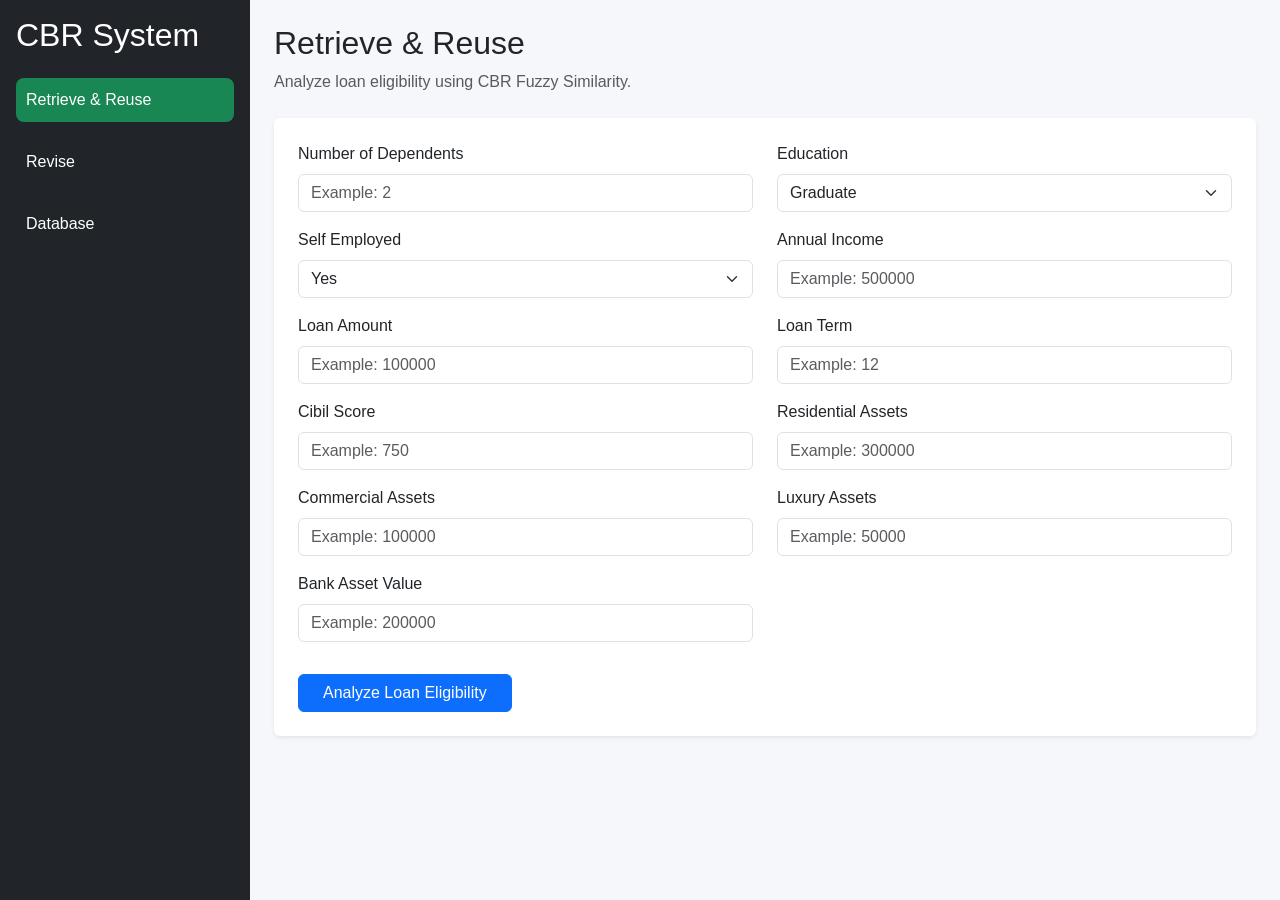
==== frontend/index.html @ 90e459e2 "first commit" ====
<!DOCTYPE html>
<html lang="en">
<head>

    <meta charset="UTF-8">

    <meta name="viewport"
          content="width=device-width, initial-scale=1.0">

    <title>
        CBR Loan Approval
    </title>

    <!-- Bootstrap -->
    <link href="https://cdn.jsdelivr.net/npm/bootstrap@5.3.3/dist/css/bootstrap.min.css"
          rel="stylesheet">

    <!-- CSS -->
    <link rel="stylesheet"
          href="css/style.css">

</head>

<body>

    <div class="d-flex">

        <!-- SIDEBAR -->
        <div class="sidebar bg-dark text-white p-3">

            <h2 class="mb-4">
                CBR System
            </h2>

            <ul class="nav flex-column">

                <!-- Retrieve -->
                <li class="nav-item mb-2">

                    <a href="#"
                       id="menu-retrieve"
                       class="nav-link text-white active"
                       onclick="showRetrieve()">

                        Retrieve & Reuse

                    </a>

                </li>

                <!-- Revise -->
                <li class="nav-item mb-2">

                    <a href="#"
                       id="menu-revise"
                       class="nav-link text-white"
                       onclick="showRevise()">

                        Revise

                    </a>

                </li>

                <!-- Database -->
                <li class="nav-item mb-2">

                    <a href="#"
                       id="menu-database"
                       class="nav-link text-white"
                       onclick="showDatabase()">

                        Database

                    </a>

                </li>

            </ul>

        </div>

        <!-- MAIN CONTENT -->
        <div id="main-content"
             class="main-content p-4 w-100">

            <!-- TITLE -->
            <div class="mb-4">

                <h2>
                    Retrieve & Reuse
                </h2>

                <p class="text-muted">
                    Analyze loan eligibility using CBR Fuzzy Similarity.
                </p>

            </div>

            <!-- FORM CARD -->
            <div class="card shadow-sm border-0 p-4">

                <div class="row">

                    <!-- Dependents -->
                    <div class="col-md-6 mb-3">

                        <label class="form-label">
                            Number of Dependents
                        </label>

                        <input type="number"
                               id="no_of_dependents"
                               class="form-control"
                               placeholder="Example: 2">

                    </div>

                    <!-- Education -->
                    <div class="col-md-6 mb-3">

                        <label class="form-label">
                            Education
                        </label>

                        <select id="education"
                                class="form-select">

                            <option value="Graduate">
                                Graduate
                            </option>

                            <option value="Not Graduate">
                                Not Graduate
                            </option>

                        </select>

                    </div>

                    <!-- Self Employed -->
                    <div class="col-md-6 mb-3">

                        <label class="form-label">
                            Self Employed
                        </label>

                        <select id="self_employed"
                                class="form-select">

                            <option value="Yes">
                                Yes
                            </option>

                            <option value="No">
                                No
                            </option>

                        </select>

                    </div>

                    <!-- Income -->
                    <div class="col-md-6 mb-3">

                        <label class="form-label">
                            Annual Income
                        </label>

                        <input type="number"
                               id="income_annum"
                               class="form-control"
                               placeholder="Example: 500000">

                    </div>

                    <!-- Loan Amount -->
                    <div class="col-md-6 mb-3">

                        <label class="form-label">
                            Loan Amount
                        </label>

                        <input type="number"
                               id="loan_amount"
                               class="form-control"
                               placeholder="Example: 100000">

                    </div>

                    <!-- Loan Term -->
                    <div class="col-md-6 mb-3">

                        <label class="form-label">
                            Loan Term
                        </label>

                        <input type="number"
                               id="loan_term"
                               class="form-control"
                               placeholder="Example: 12">

                    </div>

                    <!-- Cibil -->
                    <div class="col-md-6 mb-3">

                        <label class="form-label">
                            Cibil Score
                        </label>

                        <input type="number"
                               id="cibil_score"
                               class="form-control"
                               placeholder="Example: 750">

                    </div>

                    <!-- Residential -->
                    <div class="col-md-6 mb-3">

                        <label class="form-label">
                            Residential Assets
                        </label>

                        <input type="number"
                               id="residential_assets_value"
                               class="form-control"
                               placeholder="Example: 300000">

                    </div>

                    <!-- Commercial -->
                    <div class="col-md-6 mb-3">

                        <label class="form-label">
                            Commercial Assets
                        </label>

                        <input type="number"
                               id="commercial_assets_value"
                               class="form-control"
                               placeholder="Example: 100000">

                    </div>

                    <!-- Luxury -->
                    <div class="col-md-6 mb-3">

                        <label class="form-label">
                            Luxury Assets
                        </label>

                        <input type="number"
                               id="luxury_assets_value"
                               class="form-control"
                               placeholder="Example: 50000">

                    </div>

                    <!-- Bank -->
                    <div class="col-md-6 mb-3">

                        <label class="form-label">
                            Bank Asset Value
                        </label>

                        <input type="number"
                               id="bank_asset_value"
                               class="form-control"
                               placeholder="Example: 200000">

                    </div>

                </div>

                <!-- BUTTON -->
                <div class="mt-3">

                    <button id="analyzeBtn"
                            type="button"
                            class="btn btn-primary px-4">

                        Analyze Loan Eligibility

                    </button>

                </div>

            </div>

            <!-- RESULT -->
            <div id="result-area"
                 class="mt-4"></div>

        </div>

    </div>

    <!-- Bootstrap JS -->
    <script src="https://cdn.jsdelivr.net/npm/bootstrap@5.3.3/dist/js/bootstrap.bundle.min.js"></script>

    <!-- APP JS -->
    <script src="js/app.js"></script>

</body>
</html>
---- frontend/css/style.css ----
body{
    margin: 0;
    font-family: Arial, Helvetica, sans-serif;
    background-color: #f5f7fb;
}

.sidebar{
    width: 250px;
    min-height: 100vh;
    background-color: #1e293b;
    color: white;
}

.logo{
    font-weight: bold;
}

.nav-link{
    color: #cbd5e1;
    margin-bottom: 10px;
    border-radius: 8px;
    padding: 10px;
}

.nav-link:hover{
    background-color: #334155;
    color: white;
}

.nav-link.active{
    background-color: #2563eb;
    color: white;
}

.main-content{
    flex: 1;
}
.nav-link.active{

    background-color: #198754 !important;

    color: white !important;

    border-radius: 8px;

}
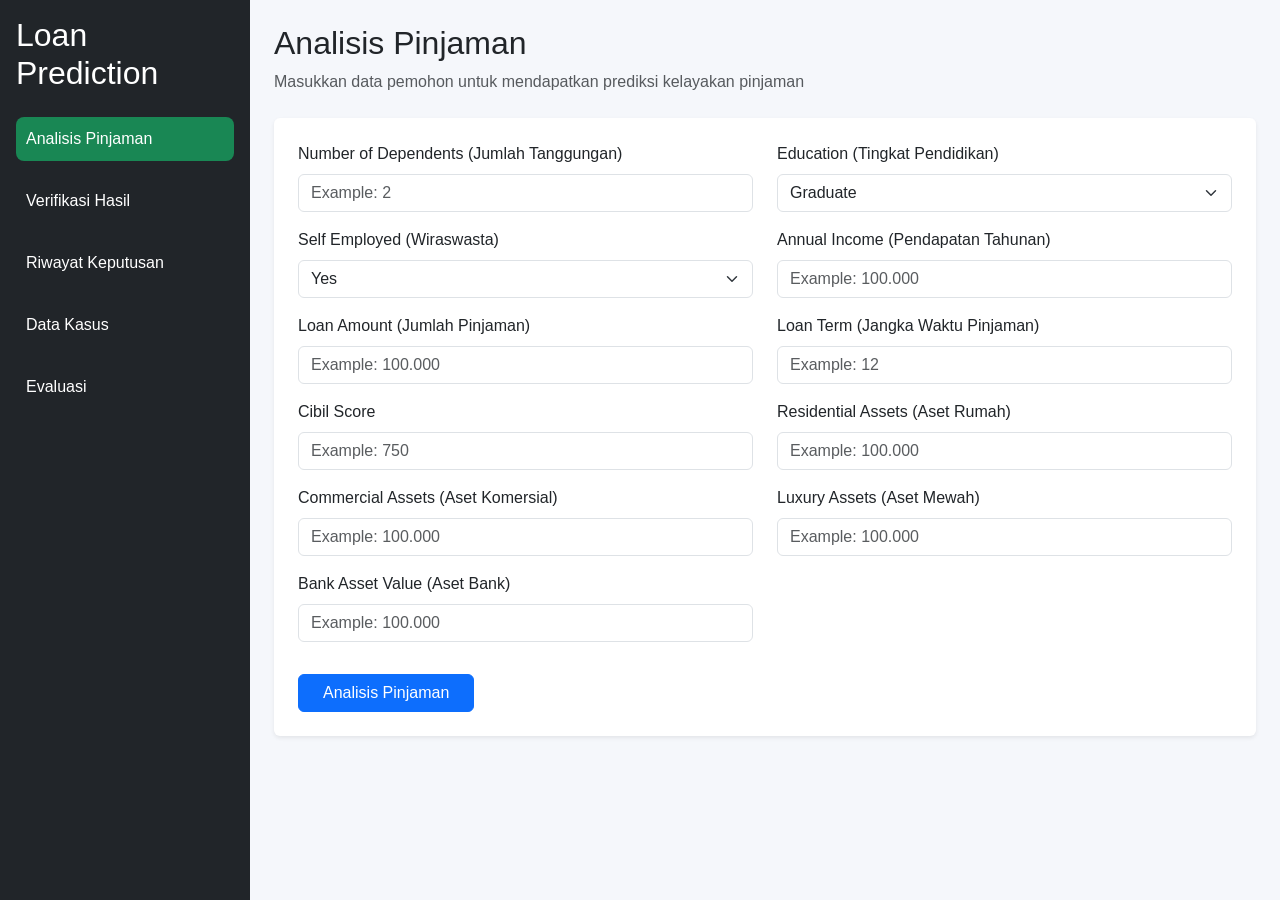
==== commit 40ed251f: "update" ====
--- a/frontend/index.html
+++ b/frontend/index.html
@@ -1,307 +1,71 @@
-<!DOCTYPE html>
+<!doctype html>
 <html lang="en">
-<head>
+  <head>
+    <meta charset="UTF-8" />
+    <meta name="viewport" content="width=device-width, initial-scale=1.0" />
+    <title>CBR Loan Approval</title>
+    <link
+      href="https://cdn.jsdelivr.net/npm/bootstrap@5.3.3/dist/css/bootstrap.min.css"
+      rel="stylesheet"
+    />
+    <link rel="stylesheet" href="css/style.css" />
+  </head>
+  <body>
+    <div class="d-flex">
+      <!-- SIDEBAR -->
+      <div class="sidebar bg-dark text-white p-3">
+        <h2 class="mb-4">Loan Prediction</h2>
+        <ul class="nav flex-column">
+          <li class="nav-item mb-2">
+            <button
+              id="menu-retrieve"
+              class="nav-link text-white active w-100 text-start border-0 bg-transparent"
+              onclick="showRetrieve()"
+            >
+              Analisis Pinjaman
+            </button>
+          </li>
+          <li class="nav-item mb-2">
+            <button
+              id="menu-revise"
+              class="nav-link text-white w-100 text-start border-0 bg-transparent"
+              onclick="showRevise()"
+            >
+              Verifikasi Hasil
+            </button>
+          </li>
+          <li class="nav-item mb-2">
+            <button
+              id="menu-history"
+              class="nav-link text-white w-100 text-start border-0 bg-transparent"
+              onclick="showHistory()"
+            >
+              Riwayat Keputusan
+            </button>
+          </li>
+          <li class="nav-item mb-2">
+            <button id="menu-basis-kasus" class="nav-link text-white w-100 text-start border-0 bg-transparent" onclick="showBasisKasus()">
+              Data Kasus
+          </li>
+          <li class="nav-item mb-2">
+            <button
+              id="menu-evaluation"
+              class="nav-link text-white w-100 text-start border-0 bg-transparent"
+              onclick="showEvaluation()"
+            >
+              Evaluasi
+            </button>
+          </li>
+        </ul>
+      </div>
 
-    <meta charset="UTF-8">
-
-    <meta name="viewport"
-          content="width=device-width, initial-scale=1.0">
-
-    <title>
-        CBR Loan Approval
-    </title>
-
-    <!-- Bootstrap -->
-    <link href="https://cdn.jsdelivr.net/npm/bootstrap@5.3.3/dist/css/bootstrap.min.css"
-          rel="stylesheet">
-
-    <!-- CSS -->
-    <link rel="stylesheet"
-          href="css/style.css">
-
-</head>
-
-<body>
-
-    <div class="d-flex">
-
-        <!-- SIDEBAR -->
-        <div class="sidebar bg-dark text-white p-3">
-
-            <h2 class="mb-4">
-                CBR System
-            </h2>
-
-            <ul class="nav flex-column">
-
-                <!-- Retrieve -->
-                <li class="nav-item mb-2">
-
-                    <a href="#"
-                       id="menu-retrieve"
-                       class="nav-link text-white active"
-                       onclick="showRetrieve()">
-
-                        Retrieve & Reuse
-
-                    </a>
-
-                </li>
-
-                <!-- Revise -->
-                <li class="nav-item mb-2">
-
-                    <a href="#"
-                       id="menu-revise"
-                       class="nav-link text-white"
-                       onclick="showRevise()">
-
-                        Revise
-
-                    </a>
-
-                </li>
-
-                <!-- Database -->
-                <li class="nav-item mb-2">
-
-                    <a href="#"
-                       id="menu-database"
-                       class="nav-link text-white"
-                       onclick="showDatabase()">
-
-                        Database
-
-                    </a>
-
-                </li>
-
-            </ul>
-
-        </div>
-
-        <!-- MAIN CONTENT -->
-        <div id="main-content"
-             class="main-content p-4 w-100">
-
-            <!-- TITLE -->
-            <div class="mb-4">
-
-                <h2>
-                    Retrieve & Reuse
-                </h2>
-
-                <p class="text-muted">
-                    Analyze loan eligibility using CBR Fuzzy Similarity.
-                </p>
-
-            </div>
-
-            <!-- FORM CARD -->
-            <div class="card shadow-sm border-0 p-4">
-
-                <div class="row">
-
-                    <!-- Dependents -->
-                    <div class="col-md-6 mb-3">
-
-                        <label class="form-label">
-                            Number of Dependents
-                        </label>
-
-                        <input type="number"
-                               id="no_of_dependents"
-                               class="form-control"
-                               placeholder="Example: 2">
-
-                    </div>
-
-                    <!-- Education -->
-                    <div class="col-md-6 mb-3">
-
-                        <label class="form-label">
-                            Education
-                        </label>
-
-                        <select id="education"
-                                class="form-select">
-
-                            <option value="Graduate">
-                                Graduate
-                            </option>
-
-                            <option value="Not Graduate">
-                                Not Graduate
-                            </option>
-
-                        </select>
-
-                    </div>
-
-                    <!-- Self Employed -->
-                    <div class="col-md-6 mb-3">
-
-                        <label class="form-label">
-                            Self Employed
-                        </label>
-
-                        <select id="self_employed"
-                                class="form-select">
-
-                            <option value="Yes">
-                                Yes
-                            </option>
-
-                            <option value="No">
-                                No
-                            </option>
-
-                        </select>
-
-                    </div>
-
-                    <!-- Income -->
-                    <div class="col-md-6 mb-3">
-
-                        <label class="form-label">
-                            Annual Income
-                        </label>
-
-                        <input type="number"
-                               id="income_annum"
-                               class="form-control"
-                               placeholder="Example: 500000">
-
-                    </div>
-
-                    <!-- Loan Amount -->
-                    <div class="col-md-6 mb-3">
-
-                        <label class="form-label">
-                            Loan Amount
-                        </label>
-
-                        <input type="number"
-                               id="loan_amount"
-                               class="form-control"
-                               placeholder="Example: 100000">
-
-                    </div>
-
-                    <!-- Loan Term -->
-                    <div class="col-md-6 mb-3">
-
-                        <label class="form-label">
-                            Loan Term
-                        </label>
-
-                        <input type="number"
-                               id="loan_term"
-                               class="form-control"
-                               placeholder="Example: 12">
-
-                    </div>
-
-                    <!-- Cibil -->
-                    <div class="col-md-6 mb-3">
-
-                        <label class="form-label">
-                            Cibil Score
-                        </label>
-
-                        <input type="number"
-                               id="cibil_score"
-                               class="form-control"
-                               placeholder="Example: 750">
-
-                    </div>
-
-                    <!-- Residential -->
-                    <div class="col-md-6 mb-3">
-
-                        <label class="form-label">
-                            Residential Assets
-                        </label>
-
-                        <input type="number"
-                               id="residential_assets_value"
-                               class="form-control"
-                               placeholder="Example: 300000">
-
-                    </div>
-
-                    <!-- Commercial -->
-                    <div class="col-md-6 mb-3">
-
-                        <label class="form-label">
-                            Commercial Assets
-                        </label>
-
-                        <input type="number"
-                               id="commercial_assets_value"
-                               class="form-control"
-                               placeholder="Example: 100000">
-
-                    </div>
-
-                    <!-- Luxury -->
-                    <div class="col-md-6 mb-3">
-
-                        <label class="form-label">
-                            Luxury Assets
-                        </label>
-
-                        <input type="number"
-                               id="luxury_assets_value"
-                               class="form-control"
-                               placeholder="Example: 50000">
-
-                    </div>
-
-                    <!-- Bank -->
-                    <div class="col-md-6 mb-3">
-
-                        <label class="form-label">
-                            Bank Asset Value
-                        </label>
-
-                        <input type="number"
-                               id="bank_asset_value"
-                               class="form-control"
-                               placeholder="Example: 200000">
-
-                    </div>
-
-                </div>
-
-                <!-- BUTTON -->
-                <div class="mt-3">
-
-                    <button id="analyzeBtn"
-                            type="button"
-                            class="btn btn-primary px-4">
-
-                        Analyze Loan Eligibility
-
-                    </button>
-
-                </div>
-
-            </div>
-
-            <!-- RESULT -->
-            <div id="result-area"
-                 class="mt-4"></div>
-
-        </div>
-
+      <!-- MAIN CONTENT -->
+      <div id="main-content" class="main-content p-4 w-100">
+        <!-- konten dimuat dinamis oleh app.js -->
+      </div>
     </div>
 
-    <!-- Bootstrap JS -->
     <script src="https://cdn.jsdelivr.net/npm/bootstrap@5.3.3/dist/js/bootstrap.bundle.min.js"></script>
-
-    <!-- APP JS -->
     <script src="js/app.js"></script>
-
-</body>
-</html>+  </body>
+</html>
--- a/frontend/css/style.css
+++ b/frontend/css/style.css
@@ -1,46 +1,44 @@
-body{
-    margin: 0;
-    font-family: Arial, Helvetica, sans-serif;
-    background-color: #f5f7fb;
+body {
+  margin: 0;
+  font-family: Arial, Helvetica, sans-serif;
+  background-color: #f5f7fb;
 }
 
-.sidebar{
-    width: 250px;
-    min-height: 100vh;
-    background-color: #1e293b;
-    color: white;
+.sidebar {
+  width: 250px;
+  min-height: 100vh;
+  background-color: #1e293b;
+  color: white;
 }
 
-.logo{
-    font-weight: bold;
+.logo {
+  font-weight: bold;
 }
 
-.nav-link{
-    color: #cbd5e1;
-    margin-bottom: 10px;
-    border-radius: 8px;
-    padding: 10px;
+.nav-link {
+  color: #cbd5e1;
+  margin-bottom: 10px;
+  border-radius: 8px;
+  padding: 10px;
 }
 
-.nav-link:hover{
-    background-color: #334155;
-    color: white;
+.nav-link:hover {
+  background-color: #334155;
+  color: white;
 }
 
-.nav-link.active{
-    background-color: #2563eb;
-    color: white;
+.nav-link.active {
+  background-color: #2563eb;
+  color: white;
 }
 
-.main-content{
-    flex: 1;
+.main-content {
+  flex: 1;
 }
-.nav-link.active{
+.nav-link.active {
+  background-color: #198754 !important;
 
-    background-color: #198754 !important;
+  color: white !important;
 
-    color: white !important;
-
-    border-radius: 8px;
-
-}+  border-radius: 8px;
+}
